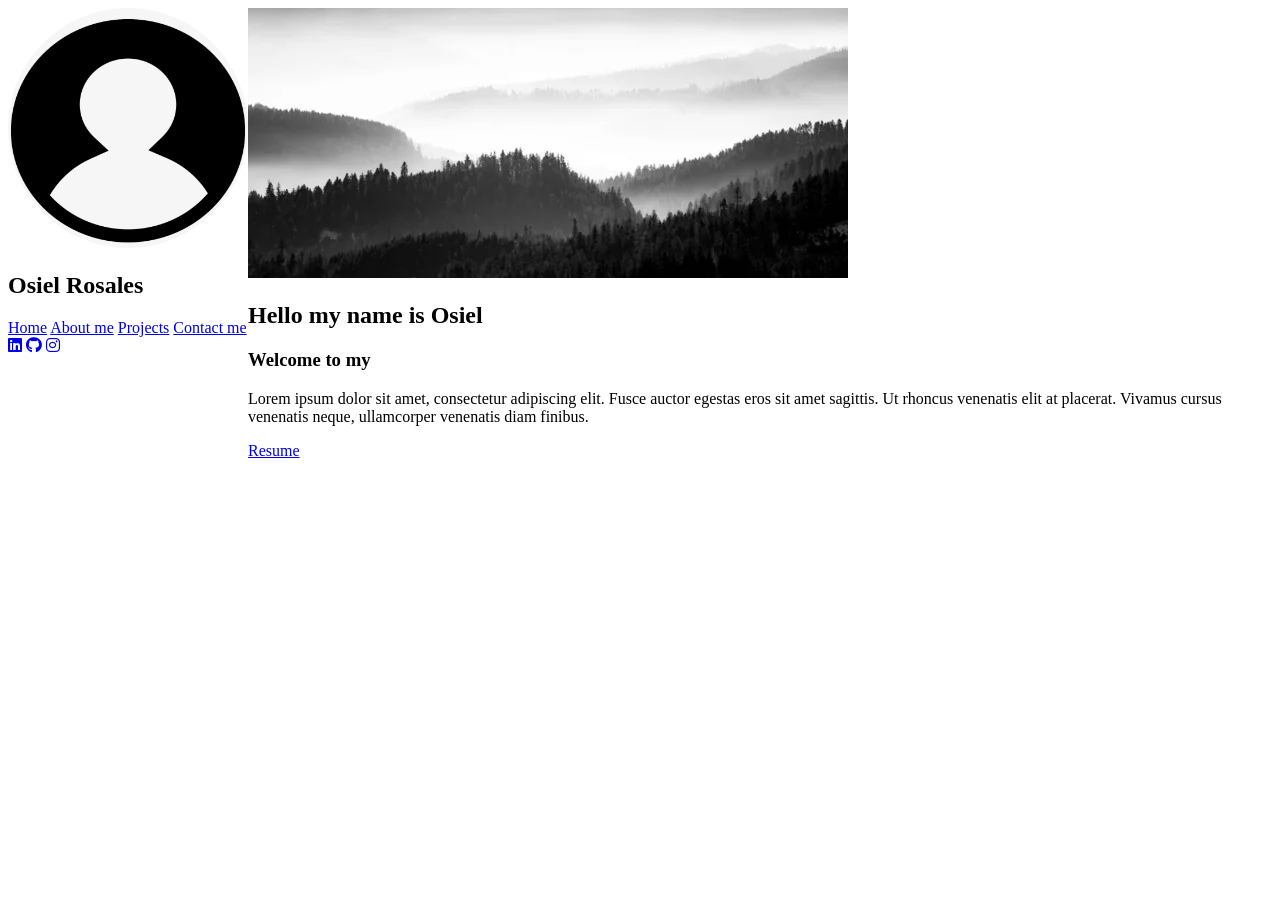
==== index.html @ cdb1c207 "added some css code" ====
<!DOCTYPE html>
<html lang="en">
<head>
    <meta charset="UTF-8">
    <meta name="viewport" content="width=device-width, initial-scale=1.0">
    <link rel="stylesheet" href="https://cdnjs.cloudflare.com/ajax/libs/font-awesome/6.5.2/css/all.min.css"/>
    <link rel="stylesheet" href="style.css">
    <title> Osiel Rosales - Portfolio </title>
</head>
<body>
    <main class="container">
        <section class="right-side">
            <header>
                <div class="profile-name">
                    <img src="./images/profile_pic.jpg" alt="" class="pfp">
                    <h1>Osiel Rosales</h1> 
                </div>            
            </header>

            <div class="nav-links">
                <nav>
                    <a href="./index.html" class="active">Home</a>
                    <a href="/pages/about.html">About me</a>
                    <a href="./pages/projects.html">Projects</a>
                    <a href="./pages/contact.html">Contact me</a>
                </nav>      
            </div>

            <footer>
                <div class="social-icons">
                    <a href="https://www.linkedin.com/in/osielrosales/" target="_blank" rel="noopener noreferrer"><i class="fa-brands fa-linkedin"></i></a>
                    <a href="https://github.com/osielrosales" target="_blank" rel="noopener noreferrer"><i class="fa-brands fa-github"></i></a>
                    <a href="https://www.instagram.com/_osielrosales/?hl=en" target="_blank" rel="noopener noreferrer"><i class="fa-brands fa-instagram"></i></a>
                </div>            
            </footer>

        </section>        
        
        <section class="left-side">
            <header>
                <img src="./images/banner.jpg" alt="">
            </header>
            
            <div class="mid-section">
                <h1>Hello my name is Osiel</h1>
                <h3 class="typing-text"> Welcome to my <span></span></h3>
                <p>Lorem ipsum dolor sit amet, consectetur adipiscing elit. Fusce auctor egestas eros sit amet sagittis. Ut rhoncus venenatis elit at placerat. Vivamus cursus venenatis neque, ullamcorper venenatis diam finibus.</p>
            </div>

            <div class="resume-button">
                <a href="https://drive.google.com/file/d/1jrkHE1PS6kDJ-2nTHPdtbX22mpCat0qc/view?usp=sharing" target="_blank" rel="noopener noreferrer">Resume</a>
            </div>
        </section>
    </main>

</body>
</html>
---- style.css ----
.container{
    display: flex;
    height: 100vh;
}

.pfp{
    width: 15rem;
    height: 15rem;
    border-radius: 100%;
}
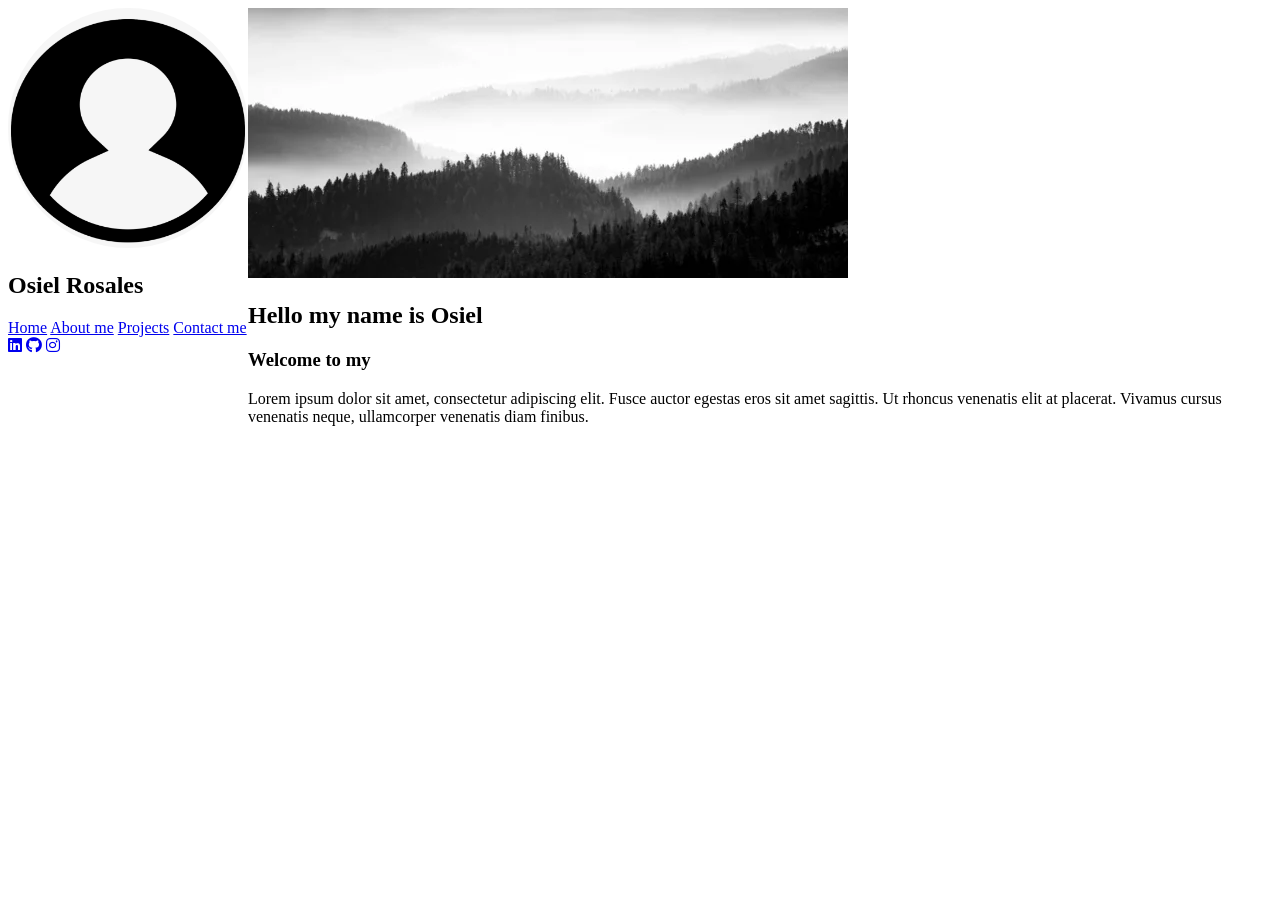
==== commit 5e49db6a: "removed one thing" ====
--- a/index.html
+++ b/index.html
@@ -48,7 +48,7 @@
             </div>
 
             <div class="resume-button">
-                <a href="https://drive.google.com/file/d/1jrkHE1PS6kDJ-2nTHPdtbX22mpCat0qc/view?usp=sharing" target="_blank" rel="noopener noreferrer">Resume</a>
+                <!-- <a href="https://drive.google.com/file/d/1jrkHE1PS6kDJ-2nTHPdtbX22mpCat0qc/view?usp=sharing" target="_blank" rel="noopener noreferrer">Resume</a> -->
             </div>
         </section>
     </main>
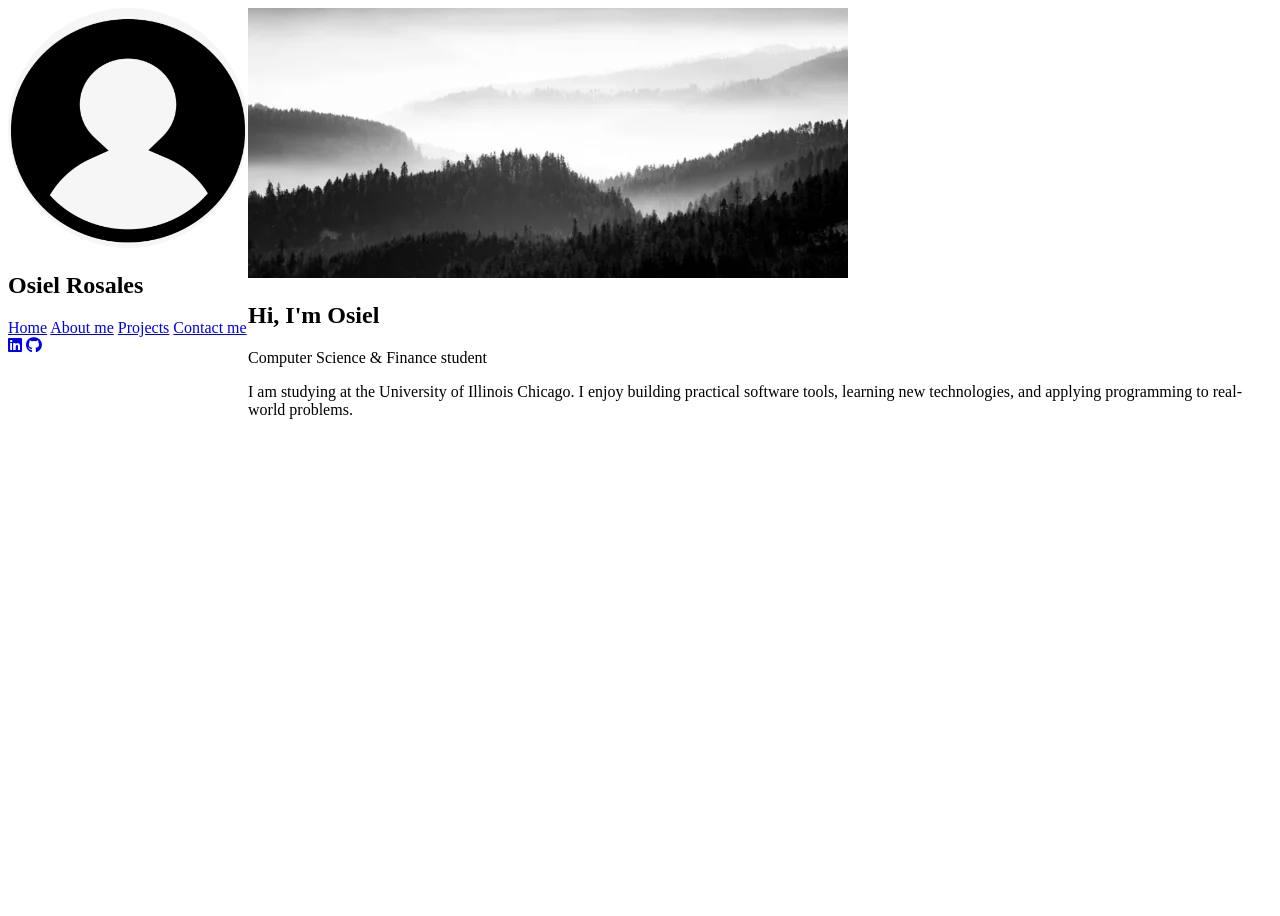
==== commit 2fa182fe: "Added necessary information to all pages. Added contact functionality. This is teh site pre CSS." ====
--- a/index.html
+++ b/index.html
@@ -7,6 +7,7 @@
     <link rel="stylesheet" href="style.css">
     <title> Osiel Rosales - Portfolio </title>
 </head>
+
 <body>
     <main class="container">
         <section class="right-side">
@@ -30,7 +31,6 @@
                 <div class="social-icons">
                     <a href="https://www.linkedin.com/in/osielrosales/" target="_blank" rel="noopener noreferrer"><i class="fa-brands fa-linkedin"></i></a>
                     <a href="https://github.com/osielrosales" target="_blank" rel="noopener noreferrer"><i class="fa-brands fa-github"></i></a>
-                    <a href="https://www.instagram.com/_osielrosales/?hl=en" target="_blank" rel="noopener noreferrer"><i class="fa-brands fa-instagram"></i></a>
                 </div>            
             </footer>
 
@@ -42,14 +42,20 @@
             </header>
             
             <div class="mid-section">
-                <h1>Hello my name is Osiel</h1>
-                <h3 class="typing-text"> Welcome to my <span></span></h3>
-                <p>Lorem ipsum dolor sit amet, consectetur adipiscing elit. Fusce auctor egestas eros sit amet sagittis. Ut rhoncus venenatis elit at placerat. Vivamus cursus venenatis neque, ullamcorper venenatis diam finibus.</p>
+                <h1>Hi, I'm Osiel</h1>
+                <h3"> Computer Science & Finance student</h3>
+                <p> 
+                    I am studying at the University of Illinois Chicago. 
+                    I enjoy building practical software tools, learning new technologies, 
+                    and applying programming to real-world problems. 
+                </p>
             </div>
 
+            <!--
             <div class="resume-button">
-                <!-- <a href="https://drive.google.com/file/d/1jrkHE1PS6kDJ-2nTHPdtbX22mpCat0qc/view?usp=sharing" target="_blank" rel="noopener noreferrer">Resume</a> -->
+                <a href="https://drive.google.com/file/d/1jrkHE1PS6kDJ-2nTHPdtbX22mpCat0qc/view?usp=sharing" target="_blank" rel="noopener noreferrer">Resume</a> 
             </div>
+            -->
         </section>
     </main>
 
--- a/style.css
+++ b/style.css
@@ -1,10 +1,14 @@
 .container{
-    display: flex;
-    height: 100vh;
+   display: flex;
+   height: 100vh;
 }
 
+
 .pfp{
-    width: 15rem;
-    height: 15rem;
-    border-radius: 100%;
+   width: 15rem;
+   height: 15rem;
+   border-radius: 100%;
 }
+
+
+
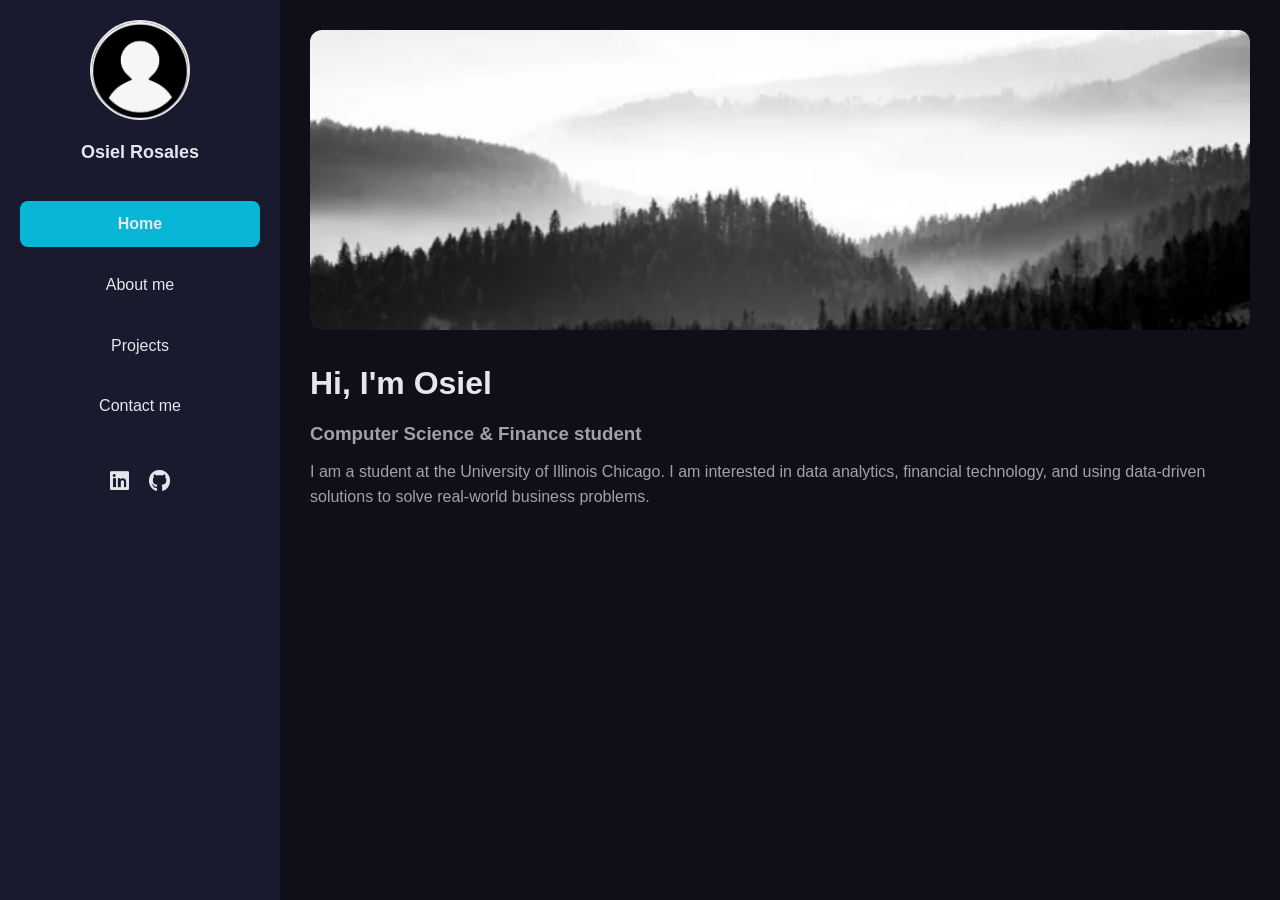
==== commit eed1f3dd: "Finished all HTML, JavaScript, and CSS. Still needs images" ====
--- a/index.html
+++ b/index.html
@@ -9,11 +9,12 @@
 </head>
 
 <body>
+    <!-- NAVIGATION-->
     <main class="container">
-        <section class="right-side">
+        <section class="sidebar">
             <header>
                 <div class="profile-name">
-                    <img src="./images/profile_pic.jpg" alt="" class="pfp">
+                    <img src="./images/profile_pic.jpg" alt="Osiel Rosales Profile Picture" class="pfp">
                     <h1>Osiel Rosales</h1> 
                 </div>            
             </header>
@@ -21,7 +22,7 @@
             <div class="nav-links">
                 <nav>
                     <a href="./index.html" class="active">Home</a>
-                    <a href="/pages/about.html">About me</a>
+                    <a href="./pages/about.html">About me</a>
                     <a href="./pages/projects.html">Projects</a>
                     <a href="./pages/contact.html">Contact me</a>
                 </nav>      
@@ -36,18 +37,18 @@
 
         </section>        
         
-        <section class="left-side">
+        <!-- Right side - summary -->
+        <section class="content">
             <header>
-                <img src="./images/banner.jpg" alt="">
+                <img src="./images/banner.jpg" alt="Website banner">
             </header>
             
             <div class="mid-section">
                 <h1>Hi, I'm Osiel</h1>
-                <h3"> Computer Science & Finance student</h3>
+                <h3> Computer Science & Finance student</h3>
                 <p> 
-                    I am studying at the University of Illinois Chicago. 
-                    I enjoy building practical software tools, learning new technologies, 
-                    and applying programming to real-world problems. 
+                    I am a student at the University of Illinois Chicago. 
+                    I am interested in data analytics, financial technology, and using data-driven solutions to solve real-world business problems.
                 </p>
             </div>
 
--- a/style.css
+++ b/style.css
@@ -1,14 +1,257 @@
-.container{
-   display: flex;
-   height: 100vh;
-}
-
-
-.pfp{
-   width: 15rem;
-   height: 15rem;
-   border-radius: 100%;
-}
-
-
-
+:root {
+  --bg: #0f0f1a; /* Background color */
+  --sidebar: #1a1a2e; /* Sidebar color */
+  --card: #111827; /* Backhround color for boxes (projects) */
+
+
+  --text: #e5e7eb; /* Text color */
+  --muted: #a1a1aa; /* Secondary text color */
+
+
+  --primary: #8b5cf6; /* Action color for buttons */
+  --primary-dark: #7c3aed; /* Hovering color for buttons */
+
+
+  --accent: #06b6d4; /* Nav highlight color */
+
+
+  --shadow: 0 2px 8px rgba(0, 0, 0, 0.08);
+}
+
+
+/* Global reset */
+* {
+   margin: 0;
+   padding: 0;
+   box-sizing: border-box;
+}
+
+body {
+   font-family: Arial, Helvetica, sans-serif;
+   background-color: var(--bg);
+   color: var(--text);
+   line-height: 1.6;
+}
+
+/* Links */
+a {
+   color: inherit;
+   text-decoration: none;
+}
+
+a:hover {
+   opacity: 0.8;
+}
+
+
+/* MAIN LAYOUT */
+.container {
+   display: flex;
+   min-height: 100vh;
+}
+
+/* SIDEBAR */
+.sidebar {
+   width: 280px;
+   background-color: var(--sidebar);
+   color: var(--text);
+   display: flex;
+   flex-direction: column;
+   padding: 20px;
+   gap: 25px; 
+}
+
+/* PROFILE */
+.profile-name {
+   text-align: center;
+}
+
+.pfp {
+   width: 100px;
+   height: 100px;
+   border-radius: 50%;
+   object-fit: cover;
+   margin-bottom: 10px;
+   border: 2px solid var(--text);
+}
+
+.profile-name h1 {
+   font-size: 18px;
+}
+
+/* NAVIGATION */
+.nav-links {
+   margin-top: 10px;
+}
+
+.nav-links nav {
+   display: flex;
+   flex-direction: column;
+   gap: 15px;
+   text-align: center;
+}
+
+.nav-links a {
+   padding: 10px;
+   border-radius: 8px;
+   transition: 0.3s;
+}
+
+.nav-links a:hover {
+   background-color: var(--accent);
+}
+
+.nav-links a.active {
+   background-color: var(--accent);
+   font-weight: bold;
+}
+
+/* SOCIAL ICONS */
+footer {
+   margin-top: 10px;
+}
+
+.social-icons {
+   display: flex;
+   justify-content: center;
+   gap: 20px;
+   font-size: 22px;
+}
+
+.social-icons a {
+   color: var(--text);
+}
+
+/* MAIN CONTENT AREA */
+.content {
+   flex: 1;
+   padding: 30px;
+}
+
+/* Banner */
+.content header img {
+   width: 100%;
+   max-height: 300px;
+   object-fit: cover;
+   border-radius: 12px;
+   margin-bottom: 20px;
+}
+
+/* Headings */
+.content h1 {
+   margin-bottom: 10px;
+   font-size: 32px;
+}
+
+.content h3 {
+   margin-bottom: 10px;
+   color: var(--muted);
+}
+
+.content p {
+   margin-bottom: 15px;
+   color: var(--muted);
+}
+
+/* PROJECT CARDS */
+.project {
+   background: var(--card);
+   padding: 20px;
+   border-radius: 12px;
+   margin-bottom: 20px;
+   box-shadow: var(--shadow);
+   transition: transform 0.2s ease;
+}
+
+.project:hover {
+   transform: translateY(-3px);
+}
+
+.project h2 {
+   margin-bottom: 10px;
+}
+
+.project p {
+   margin-bottom: 10px;
+}
+
+.project a {
+   color: var(--primary);
+   font-weight: bold;
+}
+
+/* CONTACT FORM */
+form {
+   display: flex;
+   flex-direction: column;
+   gap: 12px;
+   max-width: 500px;
+   margin-top: 15px;
+}
+
+input, textarea {
+   padding: 10px;
+   border: 1px solid #ccc;
+   border-radius: 8px;
+   font-size: 14px;
+}
+
+textarea {
+   min-height: 120px;
+   resize: vertical;
+}
+
+button {
+   padding: 10px;
+   border: none;
+   border-radius: 8px;
+   background-color: var(--primary);
+   color: white;
+   font-weight: bold;
+   cursor: pointer;
+   transition: 0.3s;
+}
+
+button:hover {
+   background-color: var(--primary-dark);
+}
+
+/* Animation */
+.content {
+    flex: 1;
+    padding: 30px;
+
+    animation: fadeIn 0.5s ease-in-out;
+}
+
+@keyframes fadeIn {
+    from {
+        opacity: 0;
+        transform: translateY(10px);
+    }
+    to {
+        opacity: 1;
+        transform: translateY(0);
+    }
+}
+
+/* RESPONSIVE DESIGN */
+@media (max-width: 768px) {
+   .container {
+       flex-direction: column;
+   }
+
+   .sidebar {
+       width: 100%;
+       text-align: center;
+   }
+
+   .nav-links nav {
+       flex-direction: row;
+       flex-wrap: wrap;
+       justify-content: center;
+   }
+}
+
+
+
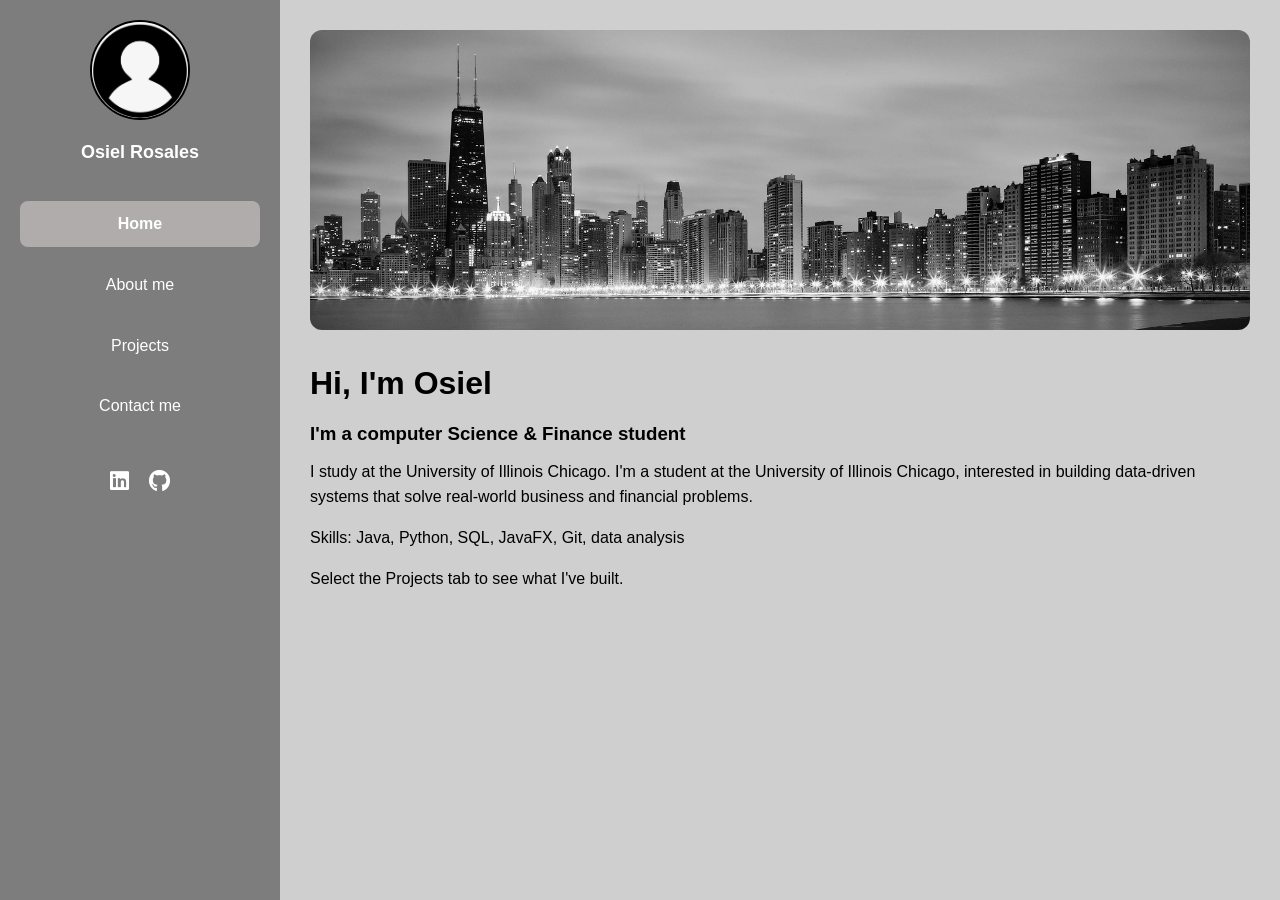
==== commit f1dc2411: "Changed color scheme and updated projects page" ====
--- a/index.html
+++ b/index.html
@@ -45,11 +45,13 @@
             
             <div class="mid-section">
                 <h1>Hi, I'm Osiel</h1>
-                <h3> Computer Science & Finance student</h3>
+                <h3> I'm a computer Science & Finance student</h3>
                 <p> 
-                    I am a student at the University of Illinois Chicago. 
-                    I am interested in data analytics, financial technology, and using data-driven solutions to solve real-world business problems.
+                    I study at the University of Illinois Chicago. 
+                    I'm a student at the University of Illinois Chicago, interested in building data-driven systems that solve real-world business and financial problems.
                 </p>
+                <p> Skills: Java, Python, SQL, JavaFX, Git, data analysis </p>
+                <p> Select the Projects tab to see what I've built. </p>
             </div>
 
             <!--
--- a/style.css
+++ b/style.css
@@ -1,19 +1,18 @@
 :root {
-  --bg: #0f0f1a; /* Background color */
-  --sidebar: #1a1a2e; /* Sidebar color */
-  --card: #111827; /* Backhround color for boxes (projects) */
-
-
-  --text: #e5e7eb; /* Text color */
-  --muted: #a1a1aa; /* Secondary text color */
-
-
-  --primary: #8b5cf6; /* Action color for buttons */
-  --primary-dark: #7c3aed; /* Hovering color for buttons */
-
-
-  --accent: #06b6d4; /* Nav highlight color */
-
+  --bg: #CFCFCF; /* Background color */
+  --sidebar: #7D7d7d; /* Sidebar color */
+  --card: #7D7d7d; /* Backhround color for boxes (projects) */
+
+
+  --text: #000000; /* Text color */
+  --boxText: #ffffff; /* Secondary text color */
+
+
+  --primary: #acc0d3; /* Primary action color (links) */
+  --primary-dark: #ffffff; /* Hover state for primary actions */
+
+
+  --accent: #b0acac; /* Nav highlight color */
 
   --shadow: 0 2px 8px rgba(0, 0, 0, 0.08);
 }
@@ -43,7 +42,6 @@
    opacity: 0.8;
 }
 
-
 /* MAIN LAYOUT */
 .container {
    display: flex;
@@ -54,7 +52,7 @@
 .sidebar {
    width: 280px;
    background-color: var(--sidebar);
-   color: var(--text);
+   color: var(--boxText);
    display: flex;
    flex-direction: column;
    padding: 20px;
@@ -119,7 +117,7 @@
 }
 
 .social-icons a {
-   color: var(--text);
+   color: var(--boxText);
 }
 
 /* MAIN CONTENT AREA */
@@ -145,12 +143,12 @@
 
 .content h3 {
    margin-bottom: 10px;
-   color: var(--muted);
+   color: var(--text);
 }
 
 .content p {
    margin-bottom: 15px;
-   color: var(--muted);
+   color: var(--text);
 }
 
 /* PROJECT CARDS */
@@ -169,15 +167,31 @@
 
 .project h2 {
    margin-bottom: 10px;
+   color: var(--boxText);
 }
 
 .project p {
    margin-bottom: 10px;
+   color: var(--boxText);
 }
 
 .project a {
    color: var(--primary);
    font-weight: bold;
+}
+
+.project-content {
+   display: flex;
+   gap: 20px;
+   align-items: flex-start;
+}
+
+.project-media {
+   flex: 1;
+}
+
+.project-text {
+   flex: 1;
 }
 
 /* CONTACT FORM */
@@ -253,5 +267,24 @@
    }
 }
 
-
-
+@media (max-width: 768px) {
+   .container {
+       flex-direction: column;
+   }
+
+   .sidebar {
+       width: 100%;
+       text-align: center;
+   }
+
+   .nav-links nav {
+       flex-direction: row;
+       flex-wrap: wrap;
+       justify-content: center;
+   }
+
+   .project-content {
+       flex-direction: column;
+   }
+}
+
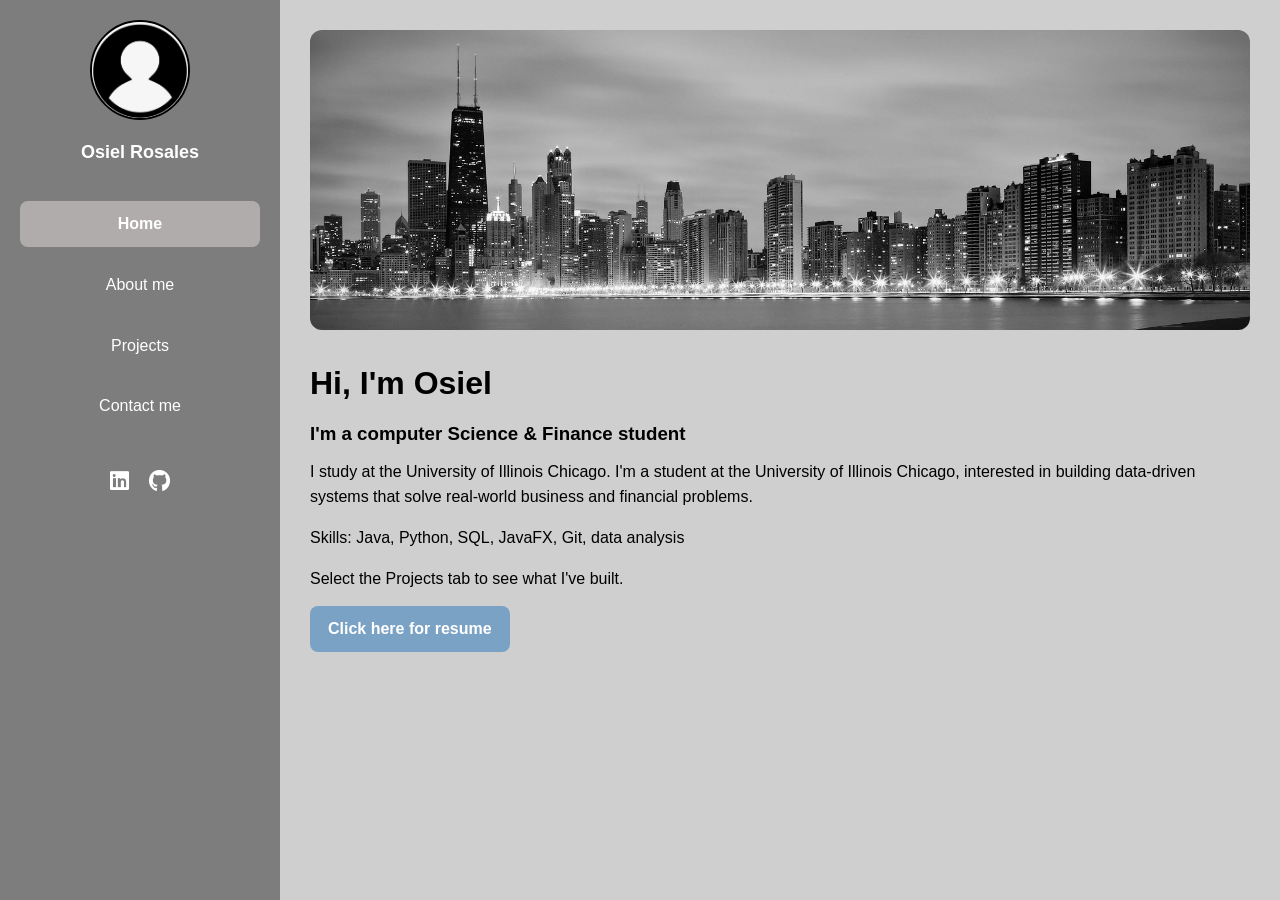
==== commit 3827f023: "Added resume and another project" ====
--- a/index.html
+++ b/index.html
@@ -54,11 +54,9 @@
                 <p> Select the Projects tab to see what I've built. </p>
             </div>
 
-            <!--
             <div class="resume-button">
-                <a href="https://drive.google.com/file/d/1jrkHE1PS6kDJ-2nTHPdtbX22mpCat0qc/view?usp=sharing" target="_blank" rel="noopener noreferrer">Resume</a> 
+                <a href="https://drive.google.com/file/d/1MjJFABqwtpn3oi6lN6QYYDp-YnADrf4j/view?usp=sharing" target="_blank" rel="noopener noreferrer">Click here for resume</a> 
             </div>
-            -->
         </section>
     </main>
 
--- a/style.css
+++ b/style.css
@@ -16,7 +16,6 @@
 
   --shadow: 0 2px 8px rgba(0, 0, 0, 0.08);
 }
-
 
 /* Global reset */
 * {
@@ -41,6 +40,23 @@
 a:hover {
    opacity: 0.8;
 }
+
+.resume-button a {
+   display: inline-block;
+   padding: 10px 18px;
+   background-color: #7aa2c4;
+   color: #fff;
+   font-weight: bold;
+   border-radius: 8px;
+   text-decoration: none;
+   transition: 0.3s;
+}
+
+.resume-button a:hover {
+   background-color: var(--primary);
+   opacity: 1;
+}
+         
 
 /* MAIN LAYOUT */
 .container {
@@ -188,6 +204,13 @@
 
 .project-media {
    flex: 1;
+}
+
+.project-media iframe {
+   width: 100%;
+   aspect-ratio: 16 / 9;
+   border: none;
+   border-radius: 12px;
 }
 
 .project-text {
@@ -249,7 +272,7 @@
     }
 }
 
-/* RESPONSIVE DESIGN */
+/* RESPONSIVE DESIGN (mobile) */
 @media (max-width: 768px) {
    .container {
        flex-direction: column;
@@ -265,26 +288,14 @@
        flex-wrap: wrap;
        justify-content: center;
    }
-}
-
-@media (max-width: 768px) {
-   .container {
-       flex-direction: column;
-   }
-
-   .sidebar {
-       width: 100%;
-       text-align: center;
-   }
-
-   .nav-links nav {
-       flex-direction: row;
-       flex-wrap: wrap;
-       justify-content: center;
-   }
 
    .project-content {
        flex-direction: column;
    }
-}
-
+
+   .project-media,
+   .project-text {
+       width: 100%;
+   }
+}
+
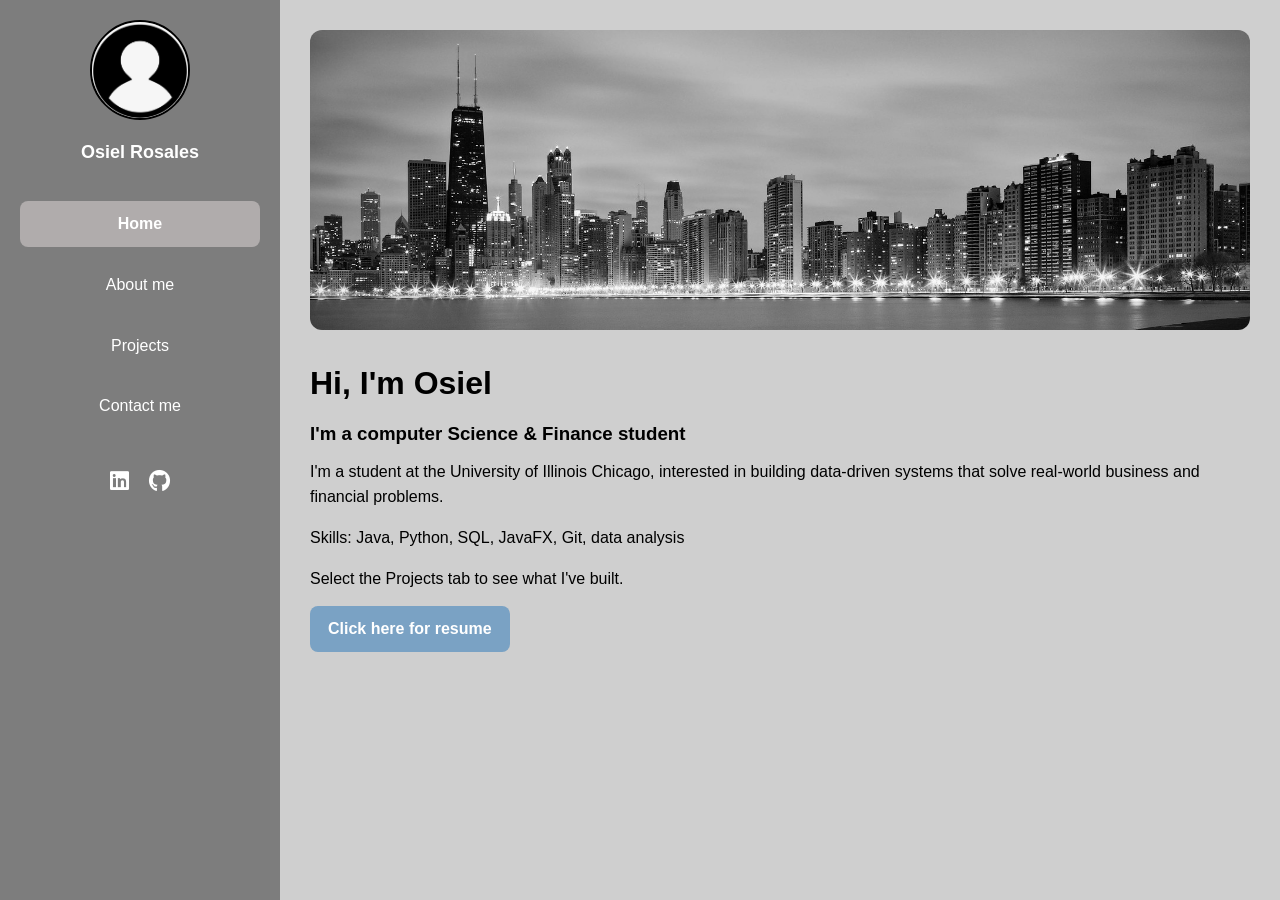
==== commit d958290c: "Fixed typo" ====
--- a/index.html
+++ b/index.html
@@ -47,7 +47,6 @@
                 <h1>Hi, I'm Osiel</h1>
                 <h3> I'm a computer Science & Finance student</h3>
                 <p> 
-                    I study at the University of Illinois Chicago. 
                     I'm a student at the University of Illinois Chicago, interested in building data-driven systems that solve real-world business and financial problems.
                 </p>
                 <p> Skills: Java, Python, SQL, JavaFX, Git, data analysis </p>
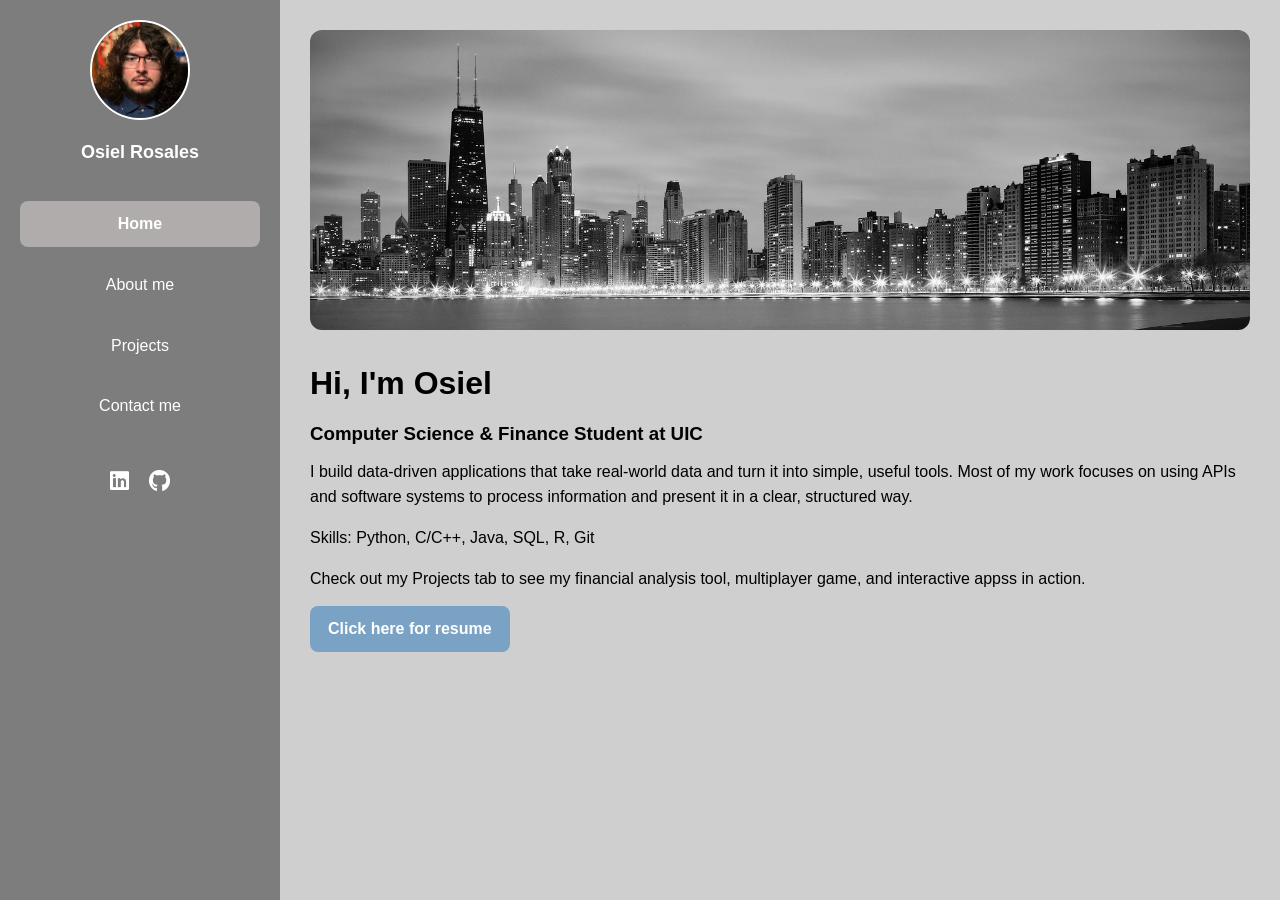
==== commit 4f1996ab: "Added profile picture and more information to most sections" ====
--- a/index.html
+++ b/index.html
@@ -45,12 +45,17 @@
             
             <div class="mid-section">
                 <h1>Hi, I'm Osiel</h1>
-                <h3> I'm a computer Science & Finance student</h3>
+                <h3> Computer Science & Finance Student at UIC </h3>
+                
                 <p> 
-                    I'm a student at the University of Illinois Chicago, interested in building data-driven systems that solve real-world business and financial problems.
+                    I build data-driven applications that take real-world data and turn it into simple, 
+                    useful tools. Most of my work focuses on using APIs and software systems to process 
+                    information and present it in a clear, structured way.
                 </p>
-                <p> Skills: Java, Python, SQL, JavaFX, Git, data analysis </p>
-                <p> Select the Projects tab to see what I've built. </p>
+                
+                <p> Skills: Python, C/C++, Java, SQL, R, Git</p>
+
+                <p> Check out my Projects tab to see my financial analysis tool, multiplayer game, and interactive appss in action. </p>
             </div>
 
             <div class="resume-button">
--- a/style.css
+++ b/style.css
@@ -86,7 +86,7 @@
    border-radius: 50%;
    object-fit: cover;
    margin-bottom: 10px;
-   border: 2px solid var(--text);
+   border: 2px solid var(--primary-dark);
 }
 
 .profile-name h1 {
